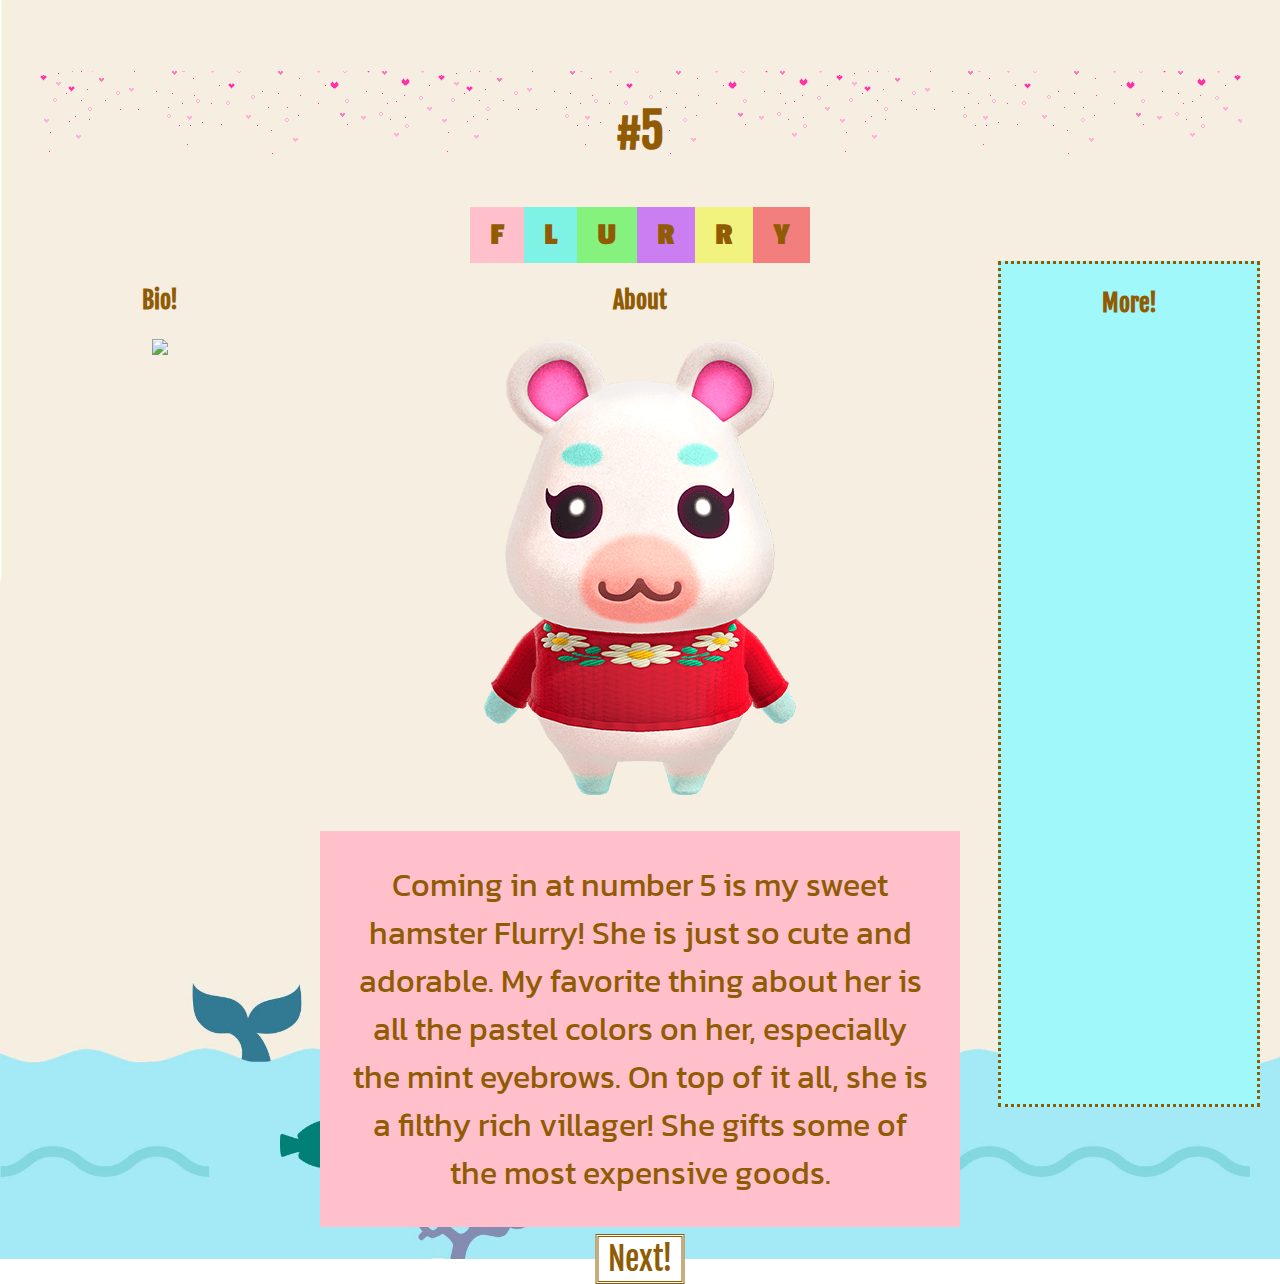
==== page2/index.html @ aa36e535 "test" ====
<!DOCTYPE html>
<html>
<head>
		<title>Michelle's Homepage</title>
		<link href="assets/style1.css" rel="stylesheet" type="text/css">
		<script src="https://code.jquery.com/jquery-3.5.1.min.js"></script>
		<script src="script.js"></script>
		<link href="https://fonts.googleapis.com/css2?family=Passion+One:wght@700&display=swap" rel="stylesheet">
		<link href="https://fonts.googleapis.com/css2?family=Fjalla+One&display=swap" rel="stylesheet">
		<link href="https://fonts.googleapis.com/css2?family=Kanit:wght@500&display=swap" rel="stylesheet">
	</head>
	<body>
		<div class="whole">
			<h1>#5</h1>
			<h2>	 
        		<span>F</span> 
        		<span>L</span> 
        		<span>U</span> 
        		<span>R</span>
        		<span>R</span>
        		<span>Y</span>
        	</h2>
		</div>
		<div class="row">
			<div class="column right">
				<h3>Bio!</h3>
				<a href="https://nookipedia.com/wiki/Flurry">
					<img id="bio" src="assets/photos/bio.jpg">
				</a>
			</div>
			<div class="column middle">
				<h3>About</h3>
				<img id="flurry" src="assets/photos/flurry.png">
				<p>Coming in at number 5 is my sweet hamster Flurry! She is just so cute and adorable. My favorite thing about her is all the pastel colors on her, especially the mint eyebrows. On top of it all, she is a filthy rich villager! She gifts some of the most expensive goods.</p>
				<div id="button">
					<a href="../page3/index.html">
						<span>Next!</span>
					</a>
				</div>
			</div>
			<div class="column left">
				<h3>More!</h3>
				<iframe width="430" height="250" src="https://www.youtube.com/embed/A4o0LpS0OB0" frameborder="0" allow="accelerometer; autoplay; clipboard-write; encrypted-media; gyroscope; picture-in-picture" allowfullscreen></iframe><br>
				<iframe width="430" height="250" src="https://www.youtube.com/embed/NnVFDvUs0C8" frameborder="0" allow="accelerometer; autoplay; clipboard-write; encrypted-media; gyroscope; picture-in-picture" allowfullscreen></iframe><br>
				<iframe width="430" height="250" src="https://www.youtube.com/embed/s_eUmlRGtdo" frameborder="0" allow="accelerometer; autoplay; clipboard-write; encrypted-media; gyroscope; picture-in-picture" allowfullscreen></iframe><br>
			</div>
		</div>
	</body>
</html>
---- page2/assets/style1.css ----
body {
	background-image: url(photos/background.jpg);
	color: black;
	text-align: center;
	background-repeat: no-repeat;
  	background-size: cover;
  	width: 100%;
    height: 100%;
    margin: 0px;
    padding: 0px;
    cursor: url(photos/mouse.png), auto;
    overflow-x: hidden;
}

.whole {
	padding: 3%;
	position: relative;
}

.column {
	float: left;
}

.column.right {
	width: 25%;
	color: #915b04;
}

.column.left {
	width: 20%;
	margin-left: 3%;
	border-style: dotted;
	background-color: #a0f8fa;
	color: #915b04;
}
	
.column.left:hover {
	cursor: pointer;
}

.column.middle {
	width: 50%;
}

@media screen and (max-width: 600px) {
	.column.side, .column.middle {
		width: 100%;
	}
} 

h1 {
	color: #915b04;
	background-image: url(photos/header.gif);
	font-family: 'Fjalla One', sans-serif;
	font-size: 300%;
	padding: 30px;
}

h2 {
	color: #915b04;
	font-family: 'Passion One', cursive;
	font-size: 200%;
	position: absolute;
    top: 80%;
    left: 50%;
    transform: translateX(-50%) translateY(-50%);	
}

h2 span {
	padding: 10px 20px;
	display: table-cell;
	animation: bounce 0.5s infinite;
} 

h2 span:nth-child(1) {
	animation-delay: 0.1s;
	background: pink;
} 
  
h2 span:nth-child(2) {
	animation-delay: 0.2s;
	background: #7ef2e5;
} 
  
h2 span:nth-child(3) {
	animation-delay: 0.3s;
	background: #86f27e;
} 
  
h2 span:nth-child(4) {
	animation-delay: 0.4s;
	background: #cb7ef2;
} 
  
h2 span:nth-child(5) {
	animation-delay: 0.5s;
	background: #f2f27e;
} 
  
h2 span:nth-child(6) {
	animation-delay: 0.6s;
	background: #f27e7e;
} 

h3 {
	color: #915b04;
	font-family: 'Fjalla One', sans-serif;
	font-size: 150%;
}

p {
	background-color: pink;
	color: #915b04;
	font-family: 'Kanit', sans-serif;
	font-size: 200%;
	padding: 30px;
	animation: fadeIn ease 5s;
}

#button span{
	color: #915b04;
	background-color: white;
	border-style: double;
	font-size: 2em;
	font-family: 'Fjalla One', sans-serif;
	display:inline-block;
	margin: 0;
  	position: absolute;
  	-ms-transform: translate(-50%, -50%);
  	transform: translate(-50%, -50%);
  	padding-left: 9px; 
    padding-right: 9px;
    padding-top: 2px; 
    padding-bottom: 2px;
}

@keyframes bounce { 
	0% {
		transform: translateY(0px);
	}
	50% {
		transform: translateY(-20px);
	}
	100% {
		transform: translateY(0px);
	}
}

@keyframes fadeIn {
	0% {
		opacity:0;
	}
	100% {
		opacity:1;
	}
}

@keyframes float {
	0% {
    	transform: translatey(0%);
	}
    50% {
    	transform: translatey(30%);
	}
	100% {
		transform: translatey(0%);
	}
}
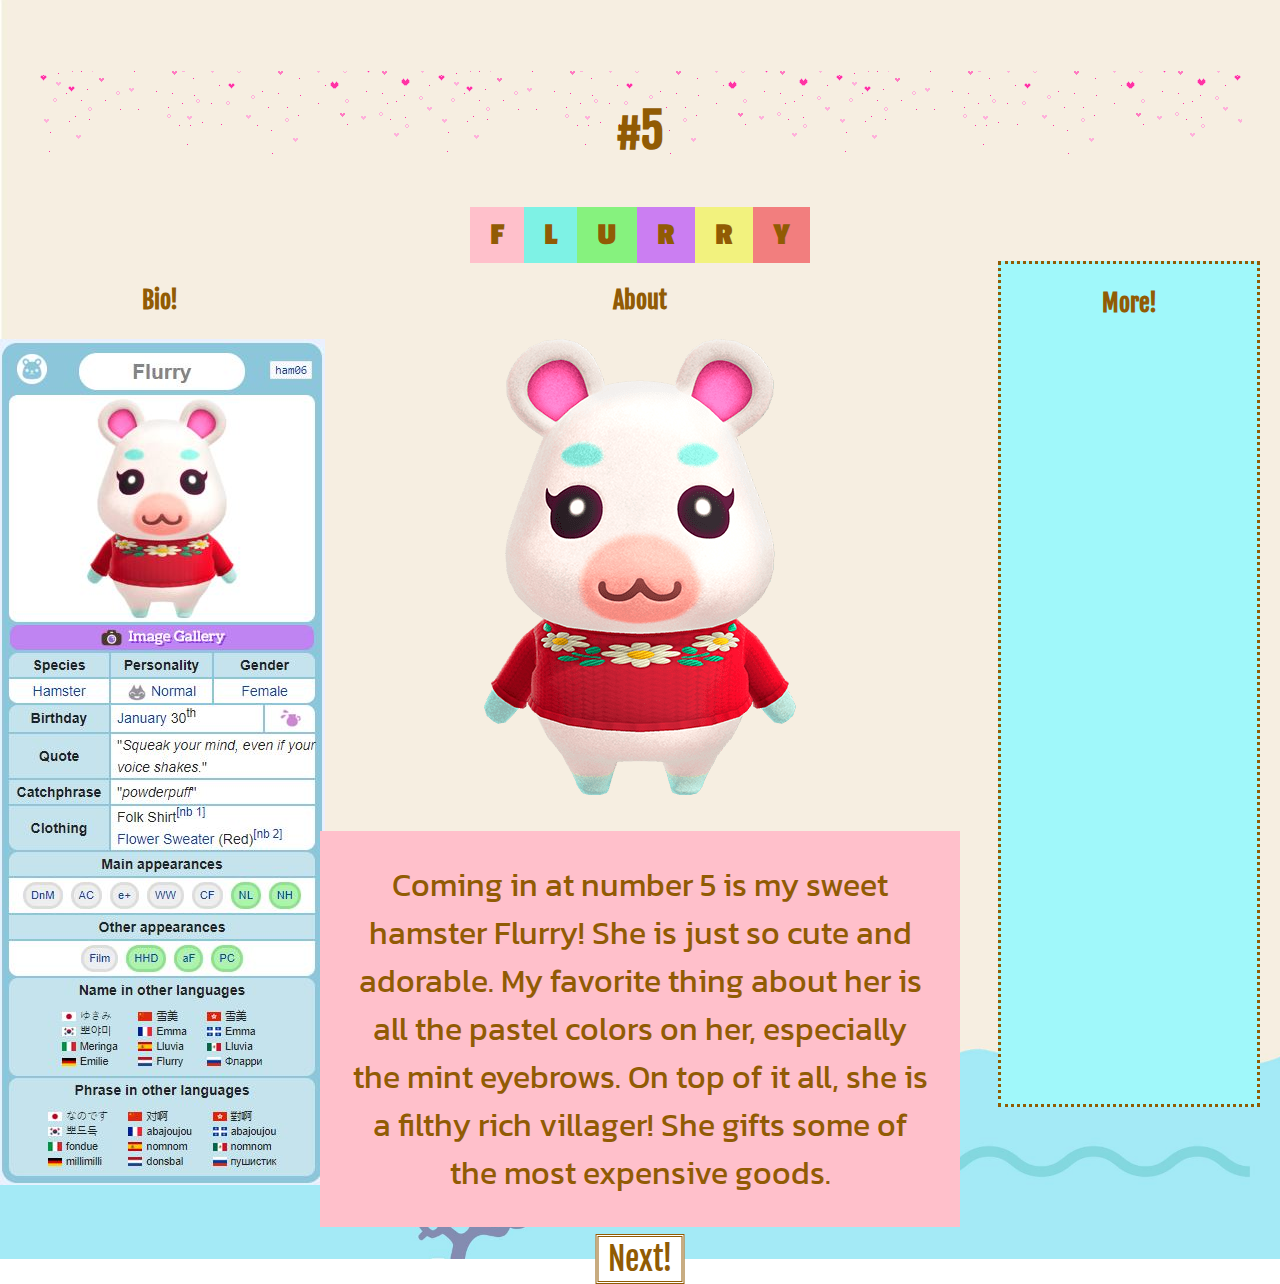
==== commit 8c4054cf: "Update index.html" ====
--- a/page2/index.html
+++ b/page2/index.html
@@ -25,7 +25,7 @@
 			<div class="column right">
 				<h3>Bio!</h3>
 				<a href="https://nookipedia.com/wiki/Flurry">
-					<img id="bio" src="assets/photos/bio.jpg">
+					<img id="bio" src="assets/photos/bio.JPG">
 				</a>
 			</div>
 			<div class="column middle">
@@ -46,4 +46,4 @@
 			</div>
 		</div>
 	</body>
-</html>+</html>
